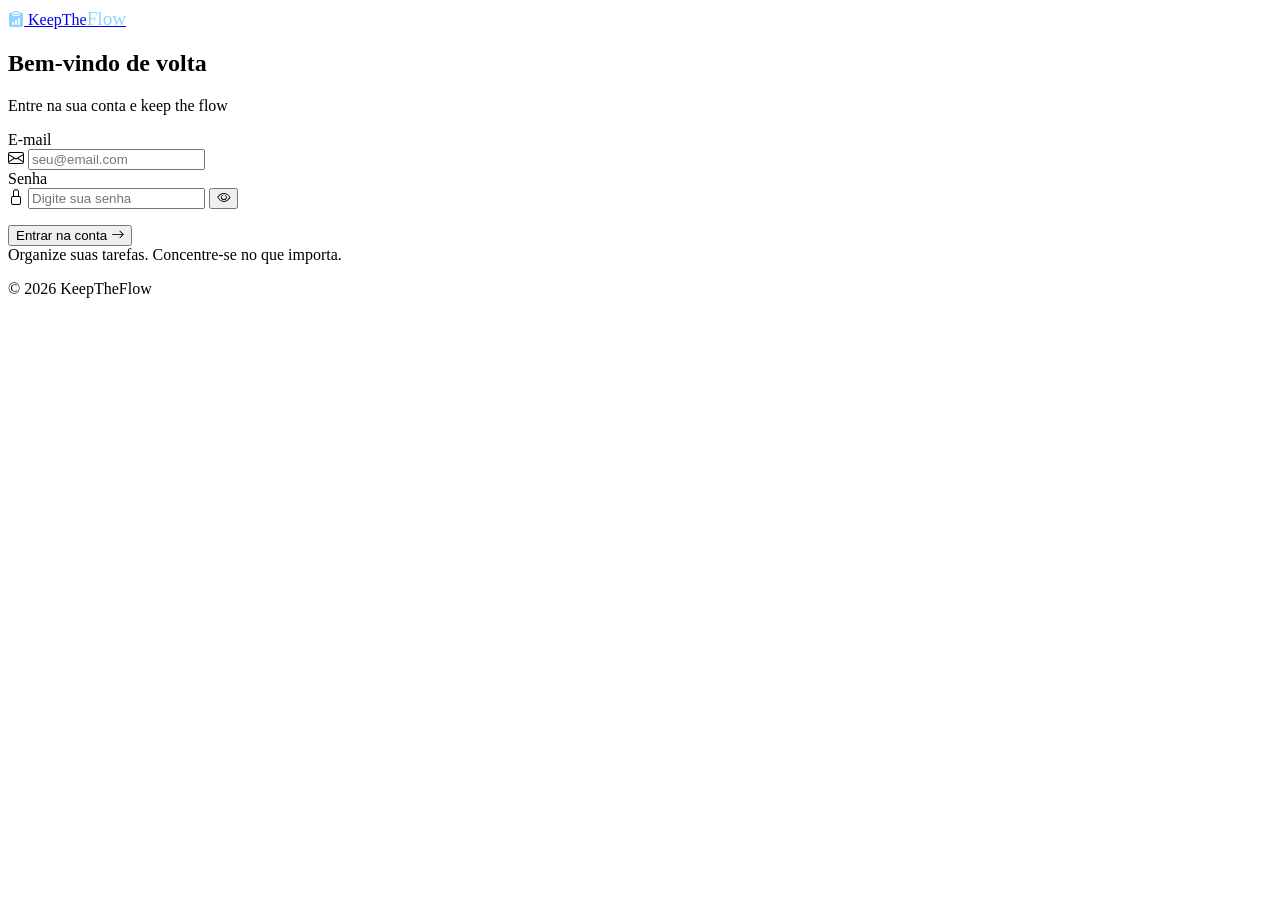
==== Frontend/Login.html @ b3e69abb "login page html" ====
<!doctype html>
<html lang="pt-br">
  <head>
    <meta charset="utf-8" />
    <meta name="viewport" content="width=device-width, initial-scale=1" />

    <title>Entrar | KeepTheFlow</title>

    <link rel="stylesheet" href="css/bootstrap.min.css" />
    <link
      rel="stylesheet"
      href="https://cdn.jsdelivr.net/npm/bootstrap-icons@1.11.3/font/bootstrap-icons.min.css"
    />

    <link rel="stylesheet" href="style.css" />
    <link rel="stylesheet" href="loginStyle.css" />
  </head>

  <body class="login-page">
    <main class="login-container">
      <section class="login-card">
        <a href="index.html" class="login-brand">
          <i class="bi bi-clipboard-data-fill fs-2" style="color: #8ed5ff"></i>
          <span class="logo text-white fw-bold fs-4"
            >KeepThe<span style="color: #8ed5ff; font-size: larger"
              >Flow</span
            ></span
          >
        </a>

        <div class="login-heading">
          <h1>Bem-vindo de volta</h1>
          <p>Entre na sua conta e keep the flow</p>
        </div>

        <form id="formLogin">
          <div class="login-field">
            <label for="email">E-mail</label>

            <div class="login-input-wrapper">
              <i class="bi bi-envelope"></i>
              <input
                type="email"
                id="email"
                name="email"
                placeholder="seu@email.com"
                autocomplete="email"
                required
              />
            </div>
          </div>

          <div class="login-field">
            <label for="password">Senha</label>

            <div class="login-input-wrapper">
              <i class="bi bi-lock"></i>
              <input
                type="password"
                id="password"
                name="password"
                placeholder="Digite sua senha"
                autocomplete="current-password"
                required
              />

              <button
                type="button"
                class="login-toggle-password"
                id="togglePassword"
                aria-label="Mostrar senha"
              >
                <i class="bi bi-eye"></i>
              </button>
            </div>
          </div>

          <p
            id="loginMensagem"
            class="login-message"
            role="alert"
            aria-live="polite"
          ></p>

          <button type="submit" id="btnLogin" class="login-submit">
            <span>Entrar na conta</span>
            <i class="bi bi-arrow-right"></i>
          </button>
        </form>

        <div class="login-footer">
          <span>Organize suas tarefas.</span>
          <span>Concentre-se no que importa.</span>
        </div>
      </section>

      <p class="login-copyright">© 2026 KeepTheFlow</p>
    </main>

    <script src="js/bootstrap.bundle.min.js"></script>
    <script src="login.js"></script>
  </body>
</html>
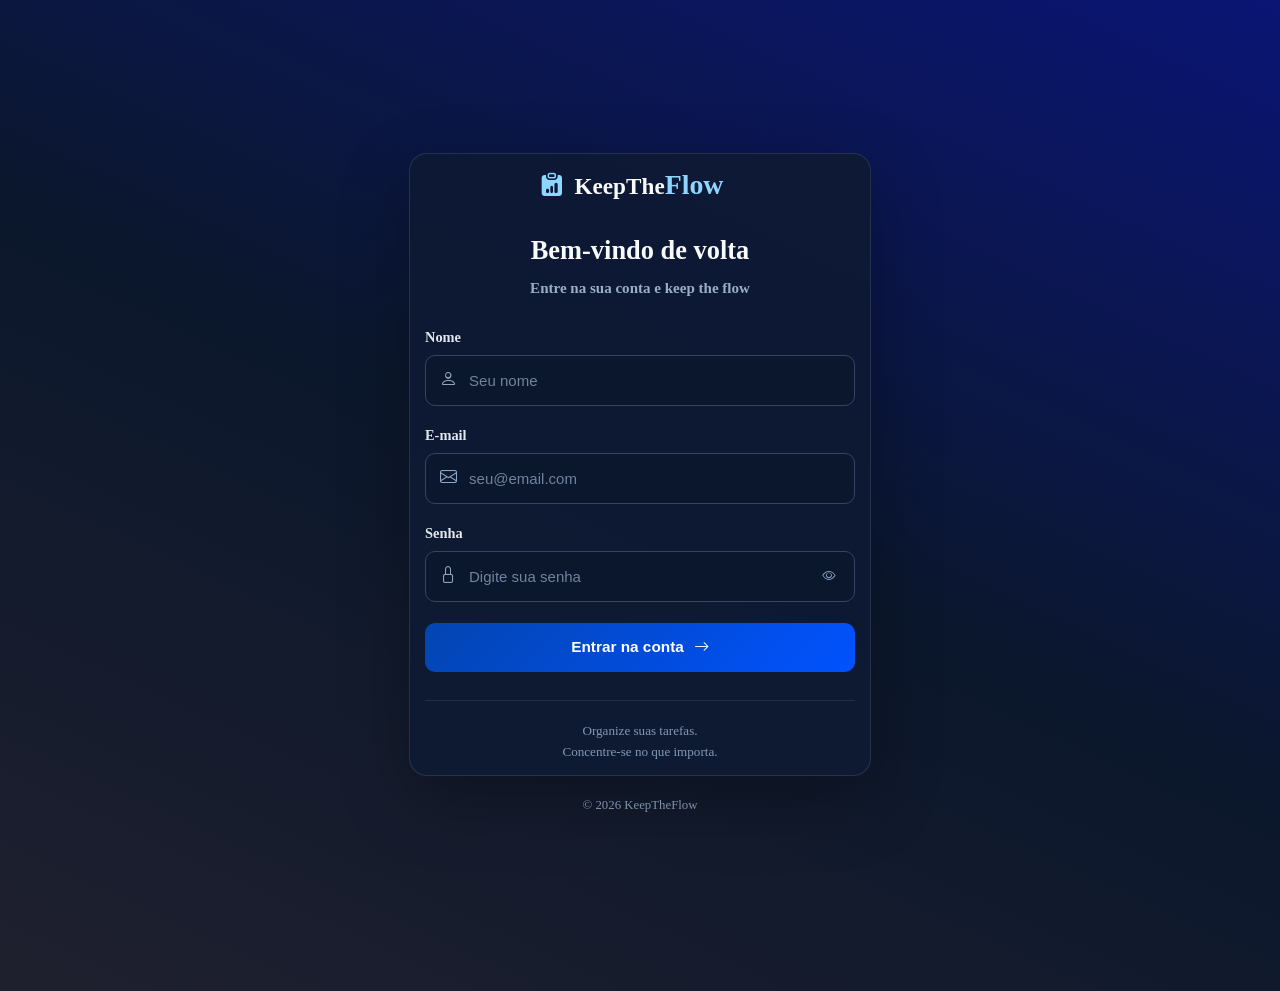
==== commit 09527be5: "login card update" ====
--- a/Frontend/Login.html
+++ b/Frontend/Login.html
@@ -30,7 +30,24 @@
 
         <div class="login-heading">
           <h1>Bem-vindo de volta</h1>
-          <p>Entre na sua conta e keep the flow</p>
+          <p style="font-weight: 600">Entre na sua conta e keep the flow</p>
+        </div>
+
+        <div class="login-field">
+          <label for="name">Nome</label>
+
+          <div class="login-input-wrapper">
+            <i class="bi bi-person"></i>
+            <input
+              type="text"
+              id="name"
+              name="name"
+              placeholder="Seu nome"
+              autocomplete="name"
+              maxlength="100"
+              required
+            />
+          </div>
         </div>
 
         <form id="formLogin">
--- a/Frontend/style.css
+++ b/Frontend/style.css
@@ -0,0 +1,467 @@
+/* KeepTheFlow - PedroLins */
+
+:root {
+  --azul: #0e2d8a;
+  --azul-hover: #3c8be6;
+}
+
+html {
+  min-height: 100%;
+}
+
+body {
+  padding-top: 75px;
+  color: #0c1e3d;
+  background: linear-gradient(25deg, #1f202e, #1629d4);
+  background-attachment: fixed;
+  min-height: 100vh;
+  display: flex;
+  flex-direction: column;
+}
+
+main {
+  flex: 1;
+}
+
+footer {
+  background-color: #0f0f0f7c;
+  font-weight: 600;
+}
+
+/* NAVBAR */
+.navbar-custom {
+  min-height: 84px;
+  background: #0f0f0fa8;
+  backdrop-filter: blur(12px);
+  box-shadow: 0 3px 15px #0000000d;
+}
+
+.logo {
+  width: 150px;
+  max-height: 56px;
+  margin-right: 1rem;
+  object-fit: contain;
+}
+
+.navbar-custom .navbar-collapse {
+  flex-grow: 0;
+}
+
+.navbar-custom .nav-link {
+  color: #fff;
+  transition: color 0.2s;
+}
+
+.navbar-custom .nav-link:hover {
+  color: var(--azul-hover);
+}
+
+.navbar-custom .navbar-toggler {
+  background-color: var(--azul);
+  border: white 2px solid;
+  transition: background 0.2s;
+}
+
+.navbar-custom .navbar-toggler:hover {
+  background-color: var(--azul-hover);
+  transition: background 0.2s;
+}
+
+/* BOTÕES */
+
+.btn-azul {
+  color: #ffffff;
+  background: var(--azul);
+  border: none;
+}
+
+.btn-azul:hover {
+  color: #fff;
+  background: var(--azul-hover);
+}
+
+.entrar {
+  border-radius: 30px;
+  background: var(--azul);
+  border: none;
+  box-shadow: 0 3px 8px #00000013;
+}
+
+.entrar:hover {
+  color: #fff;
+  background: var(--azul-hover);
+}
+
+.btn-nova-tarefa {
+  padding: 0.75rem 1.2rem;
+  border: 3px solid #ffffffe8;
+  border-radius: 20px;
+  white-space: nowrap;
+  background: #04155c;
+  color: #fafafa;
+  font-size: larger;
+  font-weight: 600;
+}
+
+.btn-nova-tarefa:hover {
+  background: #fafafa;
+  color: #04155c;
+  transition: background 0.2s;
+}
+
+.btn-icon {
+  width: 36px;
+  height: 36px;
+  border: none;
+  border-radius: 15px;
+  background: #6160607c;
+  color: white;
+}
+
+.btn-icon:hover {
+  background: #020202c7;
+  transition: background 0.2s;
+}
+
+.btn-lupa {
+  background-color: #0024c2c4;
+  color: #fff;
+  font-weight: 600;
+  font-size: large;
+}
+
+.btn-lupa:hover {
+  background: #d3d3d4f3;
+  color: var(--azul-hover);
+}
+
+/* PESQUISA */
+.search-form {
+  width: min(300px, 32vw);
+}
+
+.search-form .input-group {
+  overflow: hidden;
+  border-radius: 30px;
+  background: #ffffffd0;
+  box-shadow: 0 3px 12px #00000012;
+}
+
+.search-form .form-control {
+  min-width: 0;
+  border: none;
+  background: transparent;
+}
+
+.search-form .form-control:focus {
+  box-shadow: none;
+}
+
+/* CABEÇALHO */
+.board-header h1 {
+  font-size: clamp(1.7rem, 4vw, 2.3rem);
+  font-weight: 750;
+  letter-spacing: -0.04em;
+}
+
+/* RESUMO */
+.fluxo {
+  color: #8eb5ffec;
+  font-size: 0.9rem;
+}
+
+.summary-item {
+  border: none;
+  background: #0f0f0fa8;
+  box-shadow: 0 4px 15px #102c5b0a;
+}
+
+.summary-item > i {
+  display: grid;
+  place-items: center;
+  width: 44px;
+  height: 44px;
+  border-radius: 12px;
+  background: #fffefe2a;
+  color: #fdfdfd;
+  font-size: 1.35rem;
+}
+
+.summary-item span {
+  color: #64748b;
+  font-size: 0.82rem;
+}
+
+.summary-item strong {
+  font-size: 1.4rem;
+}
+
+.modalTexts {
+  color: #ffffff;
+  font-weight: 600;
+  font-size: larger;
+}
+
+/* KANBAN */
+.kanban-column {
+  min-width: 0;
+  padding: 1rem;
+  border-radius: 18px;
+  background: #0f0f0fa8;
+  box-shadow: 0 5px 20px #102c5b0a;
+}
+
+.column-title h2 {
+  font-size: 1rem;
+  font-weight: 700;
+}
+
+.status-dot {
+  width: 10px;
+  height: 10px;
+  flex-shrink: 0;
+  border-radius: 50%;
+}
+
+.pending-dot {
+  background: #df1818;
+}
+
+.done-dot {
+  background: #16c055;
+}
+
+.task-count {
+  display: inline-grid;
+  place-items: center;
+  min-width: 26px;
+  height: 26px;
+  padding: 0 0.4rem;
+  border-radius: 8px;
+  background: #c3c3c421;
+  color: #ffff;
+  font-size: 1rem;
+  font-weight: 700;
+}
+
+.task-list {
+  display: flex;
+  flex-direction: column;
+  gap: 0.8rem;
+  min-height: 85%;
+  padding: 0.5rem;
+  border-radius: 12px;
+  transition: 0.2s;
+}
+
+.task-card {
+  padding: 1rem;
+  border: 2px solid #ffffff33;
+  border-radius: 14px;
+  background: linear-gradient(0deg, #1c1e3adc, #113063);
+  color: #fff;
+  box-shadow: 0 3px 10px #102c5b08;
+  cursor: grab;
+  margin-bottom: 0.8rem;
+  transition:
+    transform 0.2s ease,
+    border-color 0.2s,
+    box-shadow 0.2s;
+}
+
+.task-card:hover {
+  border-color: #b5c7ec;
+  box-shadow: 0 5px 16px #102c5b12;
+}
+
+.task-card:active {
+  cursor: grabbing;
+}
+
+.task-card h3 {
+  font-size: 1.5rem;
+  font-weight: 680;
+  overflow-wrap: anywhere;
+}
+
+.task-card p {
+  border-bottom: 1px solid #ffffff85;
+  color: #ffffff;
+  font-size: 1.25rem;
+  font-weight: 400;
+  white-space: pre-wrap;
+  overflow-wrap: anywhere;
+}
+
+.task-actions {
+  display: flex;
+  justify-content: flex-end;
+  gap: 0.4rem;
+  margin-top: 1rem;
+  padding-top: 0.7rem;
+  border-top: 1px solid #f0f2f6;
+}
+
+.task-list.drag-over {
+  background: #0059ff8c;
+  border: 2px dashed #ffffff79;
+}
+
+/* ESTADO VAZIO */
+.empty-state {
+  display: flex;
+  flex: 1;
+  flex-direction: column;
+  align-items: center;
+  justify-content: center;
+  min-height: 160px;
+  padding: 1rem;
+  color: #8491a5;
+  text-align: center;
+}
+
+.empty-state i {
+  font-size: 2rem;
+}
+
+/* MODAL */
+.modal-content {
+  background: linear-gradient(25deg, #1a1d46, #02173b, #0a1575);
+  color: #fff;
+  overflow: hidden;
+  border: 2px dashed #94a3b880;
+  border-radius: 18px;
+  box-shadow: 0 24px 70px #00000047;
+}
+
+.modal-header {
+  border: 2px dashed #334563;
+}
+
+.modal-footer {
+  border: 2px dashed #334563;
+}
+
+.modal-form {
+  width: 100%;
+  border: 1px solid #334563;
+  border-radius: 10px;
+  background-color: #0b172c;
+  color: #f8fafc;
+  padding: 12px 14px;
+  font-size: 0.94rem;
+  transition:
+    border-color 0.2s,
+    box-shadow 0.2s;
+}
+
+.form-check-input {
+  width: 25px;
+  height: 25px;
+  margin-top: 3px;
+  border: 1px solid #334563;
+  border-radius: 5px;
+  background-color: #0b172c;
+  cursor: pointer;
+  transition:
+    background-color 0.2s,
+    border-color 0.2s,
+    box-shadow 0.2s;
+}
+
+.form-check-input:checked {
+  border-color: #3b82f6;
+  background-color: #2563eb;
+}
+
+.form-check-input:focus {
+  border-color: #3b82f6;
+  box-shadow: 0 0 0 3px rgba(59, 130, 246, 0.2);
+}
+
+.form-check-label {
+  margin-left: 5px;
+  color: #e2e8f0;
+  font-size: 1.1rem;
+  cursor: pointer;
+}
+
+.form-check {
+  display: flex;
+  align-items: flex-start;
+  gap: 8px;
+}
+
+.modal-form::placeholder {
+  color: #71839f;
+  opacity: 1;
+}
+
+.modal-form:focus {
+  border-color: #3b82f6;
+  background-color: #0b172c;
+  color: #f8fafc;
+  outline: none;
+  box-shadow: 0 0 0 3px rgba(59, 130, 246, 0.15);
+}
+
+select.modal-form option {
+  color: #f8fafc;
+  background-color: #0b172c;
+}
+
+textarea.modal-form {
+  resize: vertical;
+}
+
+.modal-form:disabled {
+  opacity: 0.65;
+  cursor: not-allowed;
+}
+
+/* RESPONSIVIDADE */
+@media (max-width: 991.98px) {
+  body {
+    padding-top: 120px;
+  }
+
+  .navbar-custom .navbar-collapse {
+    flex-basis: 100%;
+    padding: 1rem 0;
+  }
+
+  .navbar-custom .entrar {
+    margin-top: 0.5rem;
+  }
+
+  .search-form {
+    width: min(300px, 38vw);
+  }
+}
+
+@media (max-width: 767.98px) {
+  body {
+    padding-top: 110px;
+  }
+
+  .logo {
+    width: 115px;
+  }
+
+  .search-form {
+    width: min(240px, 36vw);
+  }
+}
+
+@media (max-width: 420px) {
+  .navbar-left {
+    width: 100%;
+    justify-content: space-between;
+  }
+
+  .search-form {
+    flex: 1;
+    width: auto;
+    max-width: 190px;
+  }
+}
--- a/Frontend/loginStyle.css
+++ b/Frontend/loginStyle.css
@@ -0,0 +1,232 @@
+.login-page {
+  color: #f1f5f9;
+  background: linear-gradient(25deg, #1f202e, #0b172c, #0a1575);
+}
+
+.login-container {
+  width: 100%;
+  height: 100vh;
+  height: 100dvh;
+  min-height: 0;
+  box-sizing: border-box;
+
+  display: flex;
+  flex-direction: column;
+  align-items: center;
+  justify-content: center;
+
+  padding: 0px;
+  overflow: hidden;
+}
+
+.login-container {
+  transform: translateY(-50px);
+}
+
+.login-card {
+  width: 100%;
+  max-width: 430px;
+  padding: 15px;
+  border: 1px solid #94a3b82e;
+  border-radius: 18px;
+  background: #0f1b33eb;
+  box-shadow: 0 24px 70px #00000047;
+}
+
+.login-brand {
+  display: flex;
+  align-items: center;
+  justify-content: center;
+  gap: 12px;
+  margin-bottom: 34px;
+  color: #f8fafc;
+  font-size: 1.45rem;
+  font-weight: 700;
+  text-decoration: none;
+}
+
+.login-brand:hover {
+  color: #f8fafc;
+}
+
+.login-brand-icon {
+  display: flex;
+  align-items: center;
+  justify-content: center;
+  width: 42px;
+  height: 42px;
+  border-radius: 12px;
+  color: #ffffff;
+  font-size: 1.35rem;
+}
+
+.login-heading {
+  margin-bottom: 28px;
+  text-align: center;
+}
+
+.login-heading h1 {
+  margin-bottom: 10px;
+  color: #f8fafc;
+  font-size: 1.65rem;
+  font-weight: 700;
+}
+
+.login-heading p {
+  margin: 0;
+  color: #9caec7;
+  font-size: 0.94rem;
+  line-height: 1.6;
+}
+
+.login-field {
+  margin-bottom: 21px;
+}
+
+.login-field label {
+  display: block;
+  margin-bottom: 9px;
+  color: #e2e8f0;
+  font-size: 0.9rem;
+  font-weight: 600;
+}
+
+.login-input-wrapper {
+  display: flex;
+  align-items: center;
+  gap: 12px;
+  min-height: 49px;
+  padding: 0 14px;
+  border: 1px solid #334563;
+  border-radius: 10px;
+  background: #0b172c;
+  transition:
+    border-color 0.2s,
+    box-shadow 0.2s;
+}
+
+.login-input-wrapper:focus-within {
+  border-color: #3b82f6;
+  box-shadow: 0 0 0 3px #3b82f626;
+}
+
+.login-input-wrapper > i {
+  color: #8fa5c5;
+  font-size: 1.05rem;
+}
+
+.login-input-wrapper input {
+  width: 100%;
+  min-width: 0;
+  height: 47px;
+  padding: 0;
+  border: none;
+  outline: none;
+  color: #f8fafc;
+  background: transparent;
+  font-size: 0.94rem;
+}
+
+.login-input-wrapper input::placeholder {
+  color: #71839f;
+}
+
+.login-input-wrapper input:focus {
+  outline: none;
+  box-shadow: none;
+}
+
+.login-toggle-password {
+  display: flex;
+  align-items: center;
+  justify-content: center;
+  padding: 5px;
+  border: none;
+  color: #8fa5c5;
+  background: transparent;
+  cursor: pointer;
+}
+
+.login-toggle-password:hover {
+  color: #ffffff;
+}
+
+.login-message {
+  display: none;
+  margin: 0 0 16px;
+  padding: 10px 12px;
+  border: 1px solid hwb(0 44% 3% / 0.3);
+  border-radius: 8px;
+  color: #fecaca;
+  background: #7f1d1d33;
+  font-size: 0.88rem;
+}
+
+.login-message.visible {
+  display: block;
+}
+
+.login-submit {
+  display: flex;
+  align-items: center;
+  justify-content: center;
+  gap: 10px;
+  width: 100%;
+  min-height: 49px;
+  margin-top: 8px;
+  border: none;
+  border-radius: 10px;
+  color: #ffffff;
+  background: linear-gradient(135deg, #0345b1, #0152ff);
+  font-size: 0.96rem;
+  font-weight: 600;
+  cursor: pointer;
+  transition:
+    transform 0.2s,
+    filter 0.2s;
+}
+
+.login-submit:hover {
+  filter: brightness(1.1);
+  transform: translateY(-1px);
+}
+
+.login-submit:disabled {
+  opacity: 0.65;
+  cursor: wait;
+  transform: none;
+}
+
+.login-footer {
+  display: flex;
+  flex-direction: column;
+  gap: 5px;
+  margin-top: 28px;
+  padding-top: 22px;
+  border-top: 1px solid #94a3b826;
+  color: #8498b5;
+  font-size: 0.82rem;
+  text-align: center;
+}
+
+.login-copyright {
+  margin: 22px 0 0;
+  color: #7f91ac;
+  font-size: 0.8rem;
+  text-align: center;
+}
+
+@media (max-width: 480px) {
+  .login-container {
+    padding: 20px 14px;
+  }
+
+  .login-card {
+    padding: 28px 22px;
+    border-radius: 15px;
+  }
+
+  .login-heading h1 {
+    font-size: 1.45rem;
+  }
+}
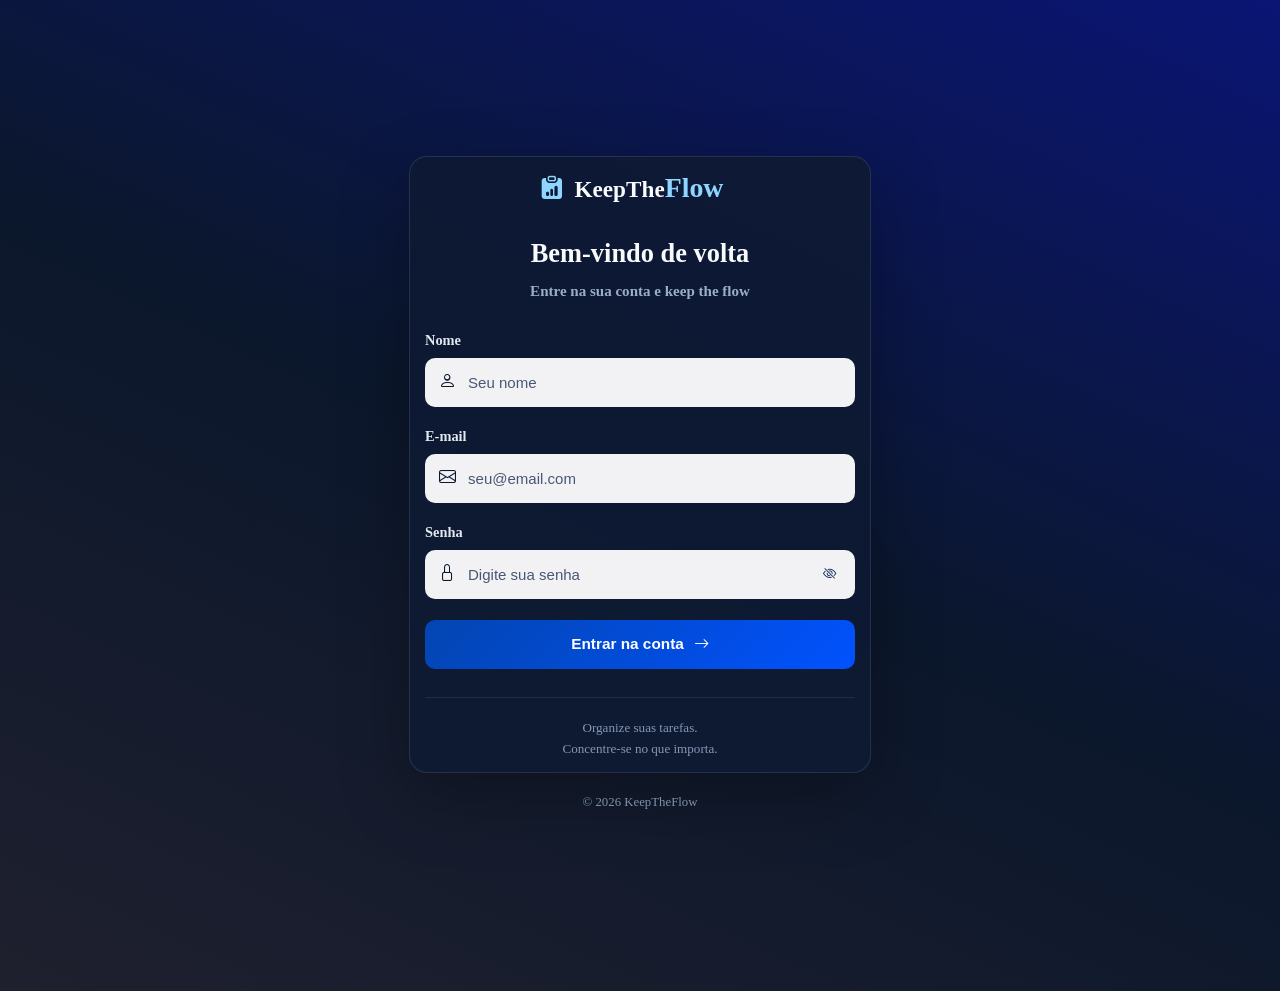
==== commit 0bac6233: "login html and requestAPI updated to central function" ====
--- a/Frontend/Login.html
+++ b/Frontend/Login.html
@@ -87,7 +87,7 @@
                 id="togglePassword"
                 aria-label="Mostrar senha"
               >
-                <i class="bi bi-eye"></i>
+                <i class="bi bi-eye-slash"></i>
               </button>
             </div>
           </div>
--- a/Frontend/loginStyle.css
+++ b/Frontend/loginStyle.css
@@ -97,9 +97,8 @@
   gap: 12px;
   min-height: 49px;
   padding: 0 14px;
-  border: 1px solid #334563;
   border-radius: 10px;
-  background: #0b172c;
+  background: #fffffff1;
   transition:
     border-color 0.2s,
     box-shadow 0.2s;
@@ -111,7 +110,7 @@
 }
 
 .login-input-wrapper > i {
-  color: #8fa5c5;
+  color: #0b172c;
   font-size: 1.05rem;
 }
 
@@ -122,13 +121,13 @@
   padding: 0;
   border: none;
   outline: none;
-  color: #f8fafc;
+  color: #032c55;
   background: transparent;
   font-size: 0.94rem;
 }
 
 .login-input-wrapper input::placeholder {
-  color: #71839f;
+  color: #485874;
 }
 
 .login-input-wrapper input:focus {
@@ -142,13 +141,13 @@
   justify-content: center;
   padding: 5px;
   border: none;
-  color: #8fa5c5;
-  background: transparent;
+  color: #001f4d;
+  background: none;
   cursor: pointer;
 }
 
 .login-toggle-password:hover {
-  color: #ffffff;
+  color: #030303;
 }
 
 .login-message {
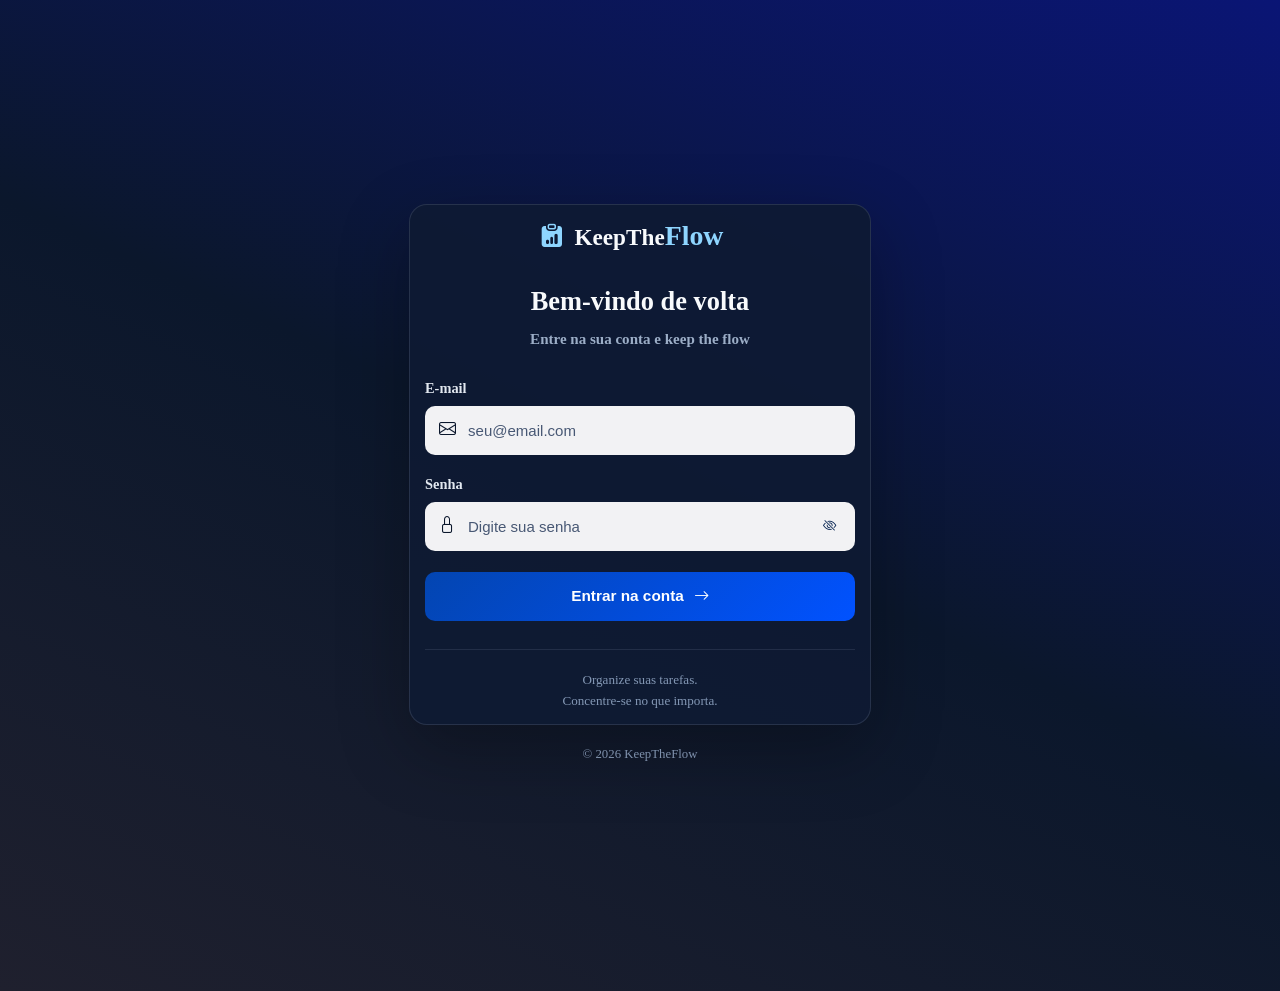
==== commit 63893d9b: "No more names needed for login" ====
--- a/Frontend/Login.html
+++ b/Frontend/Login.html
@@ -5,6 +5,7 @@
     <meta name="viewport" content="width=device-width, initial-scale=1" />
 
     <title>Entrar | KeepTheFlow</title>
+    <link rel="icon" type="image/svg+xml" href="FavIcon.svg" />
 
     <link rel="stylesheet" href="css/bootstrap.min.css" />
     <link
@@ -19,7 +20,7 @@
   <body class="login-page">
     <main class="login-container">
       <section class="login-card">
-        <a href="index.html" class="login-brand">
+        <a href="Tarefas.html" class="login-brand">
           <i class="bi bi-clipboard-data-fill fs-2" style="color: #8ed5ff"></i>
           <span class="logo text-white fw-bold fs-4"
             >KeepThe<span style="color: #8ed5ff; font-size: larger"
@@ -31,23 +32,6 @@
         <div class="login-heading">
           <h1>Bem-vindo de volta</h1>
           <p style="font-weight: 600">Entre na sua conta e keep the flow</p>
-        </div>
-
-        <div class="login-field">
-          <label for="name">Nome</label>
-
-          <div class="login-input-wrapper">
-            <i class="bi bi-person"></i>
-            <input
-              type="text"
-              id="name"
-              name="name"
-              placeholder="Seu nome"
-              autocomplete="name"
-              maxlength="100"
-              required
-            />
-          </div>
         </div>
 
         <form id="formLogin">
--- a/Frontend/style.css
+++ b/Frontend/style.css
@@ -25,7 +25,7 @@
 
 footer {
   background-color: #0f0f0f7c;
-  font-weight: 600;
+  color: #fffefed2;
 }
 
 /* NAVBAR */
@@ -124,7 +124,7 @@
 }
 
 .btn-lupa {
-  background-color: #0024c2c4;
+  background-color: #5ac1fd;
   color: #fff;
   font-weight: 600;
   font-size: large;
@@ -143,7 +143,7 @@
 .search-form .input-group {
   overflow: hidden;
   border-radius: 30px;
-  background: #ffffffd0;
+  background: #ffffff;
   box-shadow: 0 3px 12px #00000012;
 }
 
@@ -335,11 +335,11 @@
 }
 
 .modal-header {
-  border: 2px dashed #334563;
+  border-bottom: 2px dashed #94a3b860;
 }
 
 .modal-footer {
-  border: 2px dashed #334563;
+  border-top: 2px dashed #94a3b860;
 }
 
 .modal-form {
@@ -419,10 +419,46 @@
   cursor: not-allowed;
 }
 
+.area-perfil {
+  position: relative;
+}
+
+.perfil-popup {
+  position: absolute;
+  top: calc(100% + 10px);
+  right: 0;
+  width: 280px;
+  padding: 20px;
+  color: #f1f5f9;
+  background: #111c33;
+  border: 1px solid #293954;
+  border-radius: 12px;
+  box-shadow: 0 12px 30px rgb(0 0 0 / 30%);
+  z-index: 1050;
+  overflow-wrap: anywhere;
+}
+
+.perfil-popup h6 {
+  color: #f1f5f9;
+}
+
+.perfil-popup p {
+  font-size: 0.95rem;
+}
+
+.perfil-popup small {
+  display: block;
+  margin-bottom: 4px;
+}
+
+.perfil-popup.d-none {
+  display: none !important;
+}
+
 /* RESPONSIVIDADE */
 @media (max-width: 991.98px) {
   body {
-    padding-top: 120px;
+    padding-top: 145px;
   }
 
   .navbar-custom .navbar-collapse {
@@ -434,34 +470,76 @@
     margin-top: 0.5rem;
   }
 
-  .search-form {
-    width: min(300px, 38vw);
+  /* Logo e botão do menu na primeira linha */
+  .navbar-left {
+    display: grid !important;
+    grid-template-columns: minmax(0, 1fr) auto;
+    width: 100%;
+    gap: 0.5rem;
+  }
+
+  .navbar-left .navbar-brand {
+    grid-column: 1;
+    grid-row: 1;
+    min-width: 0;
+  }
+
+  .navbar-left .navbar-toggler {
+    grid-column: 2;
+    grid-row: 1;
+    justify-self: end;
+    margin-left: 0 !important;
+  }
+
+  /* Pesquisa em uma linha própria */
+  .navbar-left .search-form {
+    grid-column: 1 / -1;
+    grid-row: 2;
+    width: 100%;
+    max-width: none;
+    margin: 0.25rem 0 0;
+  }
+
+  .navbar-left .search-form .input-group {
+    width: 100%;
+    margin-left: 0 !important;
   }
 }
 
 @media (max-width: 767.98px) {
-  body {
-    padding-top: 110px;
-  }
-
   .logo {
-    width: 115px;
-  }
-
-  .search-form {
-    width: min(240px, 36vw);
+    width: 150px;
   }
 }
 
 @media (max-width: 420px) {
   .navbar-left {
+    grid-template-columns: minmax(0, 1fr) auto;
+  }
+
+  .navbar-left .navbar-brand {
+    padding-left: 0 !important;
+  }
+
+  .navbar-left .search-form {
     width: 100%;
-    justify-content: space-between;
-  }
-
-  .search-form {
-    flex: 1;
-    width: auto;
-    max-width: 190px;
-  }
-}
+  }
+
+  /* Pesquisa mais compacta no celular */
+  .navbar-left .search-form .form-control,
+  .navbar-left .search-form .btn-lupa {
+    height: 32px;
+    padding-top: 0.25rem;
+    padding-bottom: 0.25rem;
+  }
+
+  .navbar-left .search-form .form-control {
+    font-size: 0.85rem;
+  }
+
+  .navbar-left .search-form .btn-lupa {
+    padding-left: 0.75rem;
+    padding-right: 0.75rem;
+    font-size: 0.95rem;
+  }
+}
--- a/Frontend/loginStyle.css
+++ b/Frontend/loginStyle.css
@@ -159,6 +159,21 @@
   color: #fecaca;
   background: #7f1d1d33;
   font-size: 0.88rem;
+}
+
+.login-message-success {
+  display: none;
+  margin: 0 0 16px;
+  padding: 10px 12px;
+  border: 1px solid hwb(103 22% 0% / 0.3);
+  border-radius: 8px;
+  color: #e0ffd1;
+  background: #3c7f1d33;
+  font-size: 0.88rem;
+}
+
+.login-message-success.visible {
+  display: block;
 }
 
 .login-message.visible {
